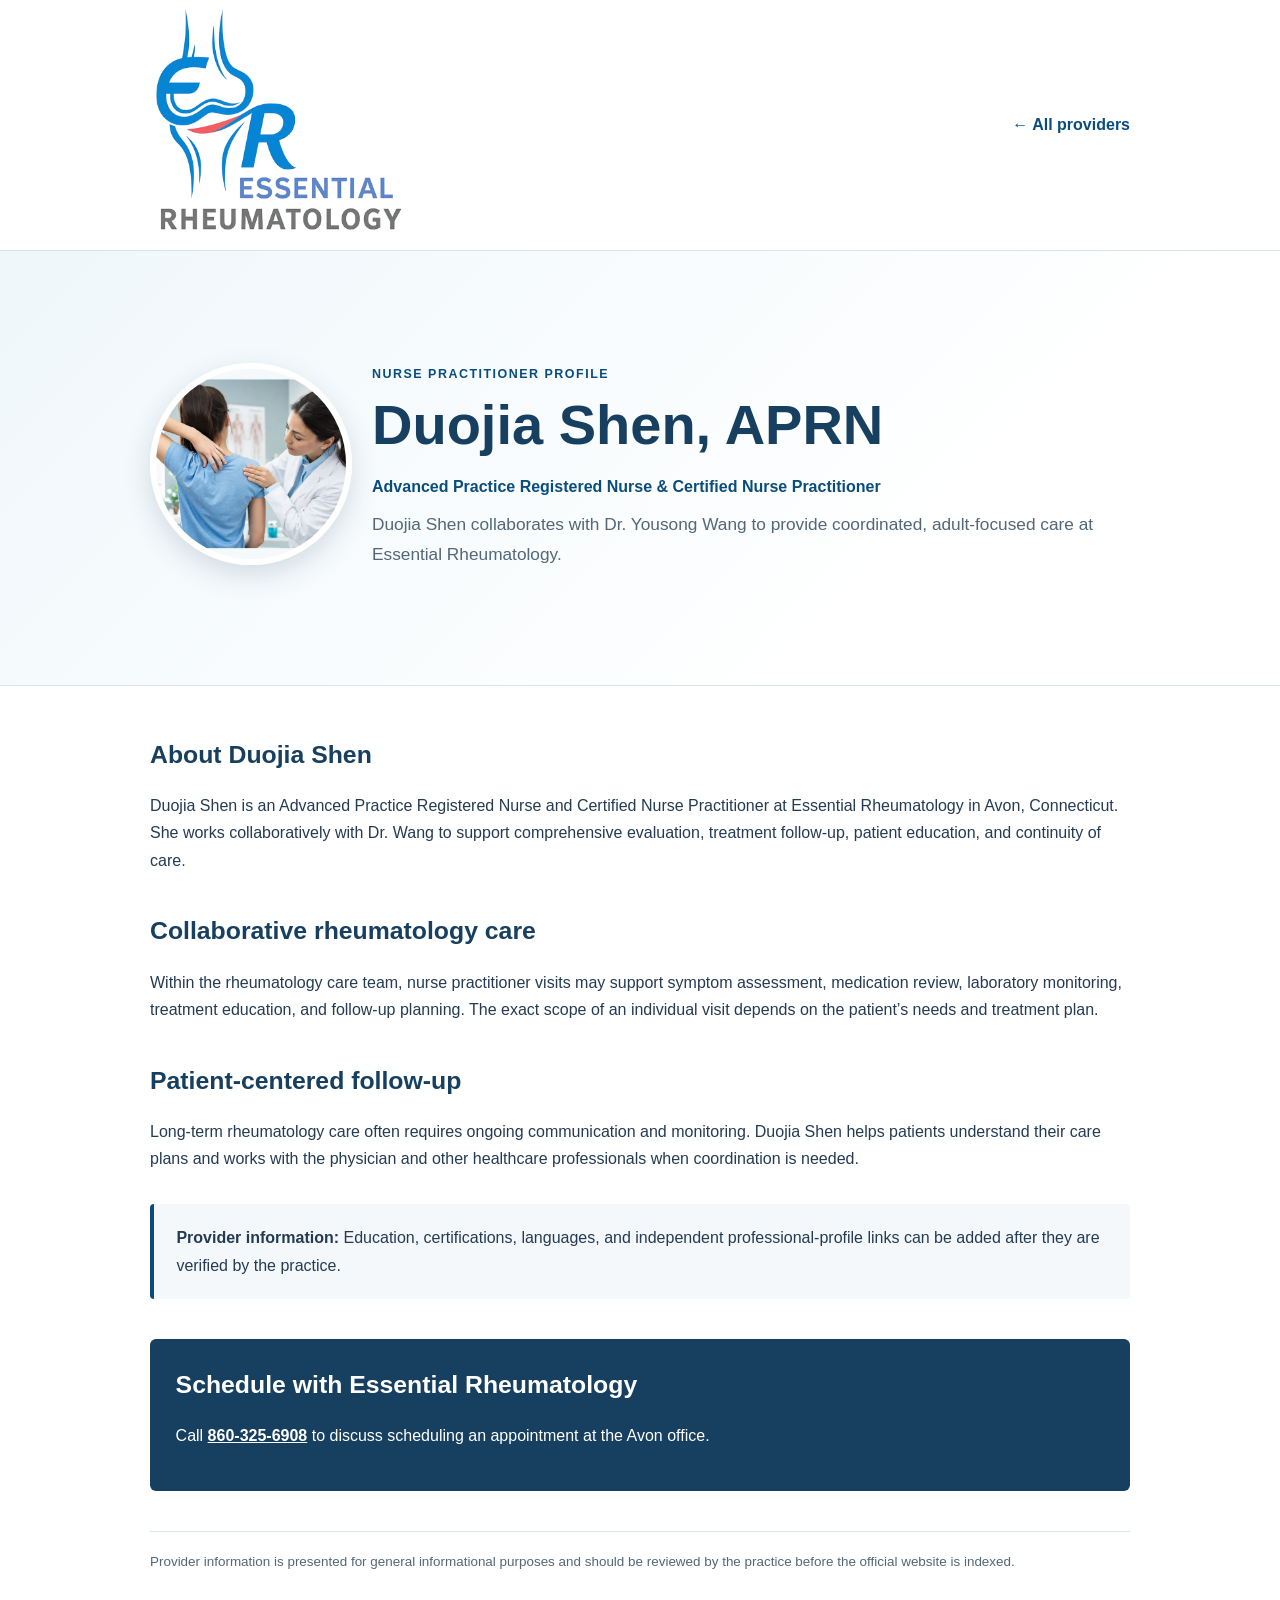
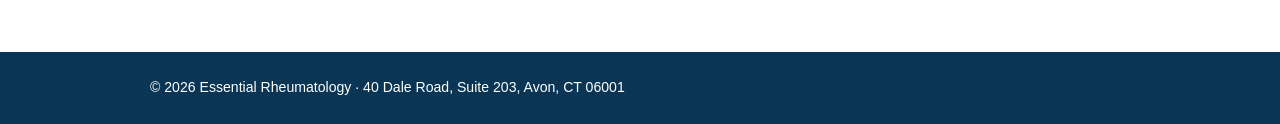
==== providers/duojia-shen/index.html @ b64fee56 "add individual provider profile" ====
<!DOCTYPE html>
<html lang="en">
<head>
  <meta charset="UTF-8">
  <meta name="viewport" content="width=device-width, initial-scale=1.0">
  <meta name="robots" content="noindex, nofollow, noarchive, nosnippet">
  <meta name="googlebot" content="noindex, nofollow, noarchive, nosnippet">
  <meta name="description" content="Meet Duojia Shen, APRN, an advanced practice registered nurse and certified nurse practitioner at Essential Rheumatology in Avon, Connecticut.">
  <title>Duojia Shen, APRN | Essential Rheumatology</title>
  <link rel="stylesheet" href="/vendors/google-fonts/google-fonts.css">
  <link rel="stylesheet" href="/css/condition-page.css">
</head>
<body class="condition-page">
  <header class="condition-header"><div class="condition-header-inner"><a href="/"><img class="condition-logo" src="/images/logo-1.webp" alt="Essential Rheumatology"></a><a class="condition-back" href="/#providers">&larr; All providers</a></div></header>
  <main>
    <section class="condition-hero"><div class="condition-content provider-hero-grid"><img class="provider-portrait" src="/images/care-4.webp" alt="Duojia Shen, APRN"><div><span class="condition-eyebrow">Nurse practitioner profile</span><h1>Duojia Shen, APRN</h1><p class="provider-role">Advanced Practice Registered Nurse &amp; Certified Nurse Practitioner</p><p class="condition-lead">Duojia Shen collaborates with Dr. Yousong Wang to provide coordinated, adult-focused care at Essential Rheumatology.</p></div></div></section>
    <article class="condition-content">
      <h2>About Duojia Shen</h2>
      <p>Duojia Shen is an Advanced Practice Registered Nurse and Certified Nurse Practitioner at Essential Rheumatology in Avon, Connecticut. She works collaboratively with Dr. Wang to support comprehensive evaluation, treatment follow-up, patient education, and continuity of care.</p>
      <h2>Collaborative rheumatology care</h2>
      <p>Within the rheumatology care team, nurse practitioner visits may support symptom assessment, medication review, laboratory monitoring, treatment education, and follow-up planning. The exact scope of an individual visit depends on the patient&rsquo;s needs and treatment plan.</p>
      <h2>Patient-centered follow-up</h2>
      <p>Long-term rheumatology care often requires ongoing communication and monitoring. Duojia Shen helps patients understand their care plans and works with the physician and other healthcare professionals when coordination is needed.</p>
      <div class="condition-callout"><strong>Provider information:</strong> Education, certifications, languages, and independent professional-profile links can be added after they are verified by the practice.</div>
      <div class="condition-cta"><h2>Schedule with Essential Rheumatology</h2><p>Call <a href="tel:+18603256908">860-325-6908</a> to discuss scheduling an appointment at the Avon office.</p></div>
      <p class="condition-disclaimer">Provider information is presented for general informational purposes and should be reviewed by the practice before the official website is indexed.</p>
    </article>
  </main>
  <footer class="condition-footer"><div class="condition-footer-inner"><p>&copy; 2026 Essential Rheumatology &middot; 40 Dale Road, Suite 203, Avon, CT 06001</p></div></footer>
</body>
</html>
---- vendors/google-fonts/google-fonts.css ----
/* Inter - latin subset */
@font-face {
  font-family: 'Inter';
  font-style: normal;
  font-weight: 400 700;
  font-display: swap;
  src: url('fonts/Inter-latin.woff2') format('woff2');
  unicode-range: U+0000-00FF, U+0131, U+0152-0153, U+02BB-02BC, U+02C6, U+02DA, U+02DC, U+0304, U+0308, U+0329, U+2000-206F, U+20AC, U+2122, U+2191, U+2193, U+2212, U+2215, U+FEFF, U+FFFD;
}

/* Playfair Display - latin subset */
@font-face {
  font-family: 'Playfair Display';
  font-style: normal;
  font-weight: 400 900;
  font-display: swap;
  src: url('fonts/PlayfairDisplay-latin.woff2') format('woff2');
  unicode-range: U+0000-00FF, U+0131, U+0152-0153, U+02BB-02BC, U+02C6, U+02DA, U+02DC, U+0304, U+0308, U+0329, U+2000-206F, U+20AC, U+2122, U+2191, U+2193, U+2212, U+2215, U+FEFF, U+FFFD;
}
---- css/condition-page.css ----
:root {
  --condition-blue: #0a4d7c;
  --condition-navy: #173f5f;
  --condition-ink: #243b53;
  --condition-muted: #526777;
  --condition-border: #d9e4ec;
  --condition-wash: #f4f8fb;
}

body.condition-page {
  color: var(--condition-ink);
  background: #ffffff;
  font-family: "Poppins", Arial, sans-serif;
  line-height: 1.7;
  margin: 0;
}

.condition-header {
  background: #ffffff;
  border-bottom: 1px solid var(--condition-border);
}

.condition-header-inner,
.condition-content,
.condition-footer-inner {
  width: min(100% - 2rem, 980px);
  margin-inline: auto;
}

.condition-header-inner {
  min-height: 84px;
  display: flex;
  align-items: center;
  justify-content: space-between;
  gap: 1rem;
}

.condition-logo { width: min(260px, 58vw); height: auto; }
.condition-back { color: var(--condition-blue); font-weight: 700; text-decoration: none; }
.condition-back:hover, .condition-back:focus-visible { text-decoration: underline; }

.condition-hero {
  background: linear-gradient(135deg, #eff7fb 0%, #ffffff 72%);
  border-bottom: 1px solid var(--condition-border);
  padding: 3.75rem 0 3.25rem;
}

.condition-eyebrow {
  color: var(--condition-blue);
  font-size: 0.78rem;
  font-weight: 700;
  letter-spacing: 0.12em;
  text-transform: uppercase;
}

.condition-hero h1 { color: var(--condition-navy); font-size: clamp(2rem, 5vw, 3.5rem); line-height: 1.12; margin: 0.5rem 0 1rem; }
.condition-lead { color: var(--condition-muted); font-size: 1.08rem; max-width: 760px; margin: 0; }
.provider-hero-grid { display: grid; grid-template-columns: 190px 1fr; gap: 2rem; align-items: center; }
.provider-portrait { width: 190px; aspect-ratio: 1; border-radius: 50%; object-fit: cover; border: 6px solid #ffffff; box-shadow: 0 10px 28px rgba(23, 63, 95, 0.16); }
.provider-role { color: var(--condition-blue); font-size: 1rem; font-weight: 700; margin: 0 0 0.65rem; }
.condition-content { padding: 3rem 0 4rem; }
.condition-content h2 { color: var(--condition-navy); font-size: 1.55rem; margin: 2.3rem 0 0.75rem; }
.condition-content h2:first-child { margin-top: 0; }
.condition-content ul { padding-left: 1.3rem; }
.condition-content li { margin-bottom: 0.45rem; }
.condition-content a { color: var(--condition-blue); }

.condition-callout {
  background: var(--condition-wash);
  border-left: 4px solid var(--condition-blue);
  border-radius: 4px;
  margin: 2rem 0;
  padding: 1.25rem 1.4rem;
}

.condition-urgent { background: #fff6f3; border-left-color: #b5472c; }
.condition-cta { background: var(--condition-navy); color: #ffffff; border-radius: 6px; margin-top: 2.5rem; padding: 1.6rem; }
.condition-cta h2 { color: #ffffff; margin-top: 0; }
.condition-cta a { color: #ffffff; font-weight: 700; }
.condition-sources { font-size: 0.9rem; }
.condition-disclaimer { color: var(--condition-muted); font-size: 0.84rem; border-top: 1px solid var(--condition-border); margin-top: 2.5rem; padding-top: 1.2rem; }
.condition-footer { background: #0a3554; color: #ffffff; padding: 1.5rem 0; }
.condition-footer p { margin: 0; font-size: 0.88rem; }

@media (max-width: 640px) {
  .condition-header-inner { align-items: flex-start; flex-direction: column; justify-content: center; padding-block: 1rem; }
  .condition-hero { padding: 2.75rem 0; }
  .provider-hero-grid { grid-template-columns: 1fr; }
  .provider-portrait { width: 150px; }
}
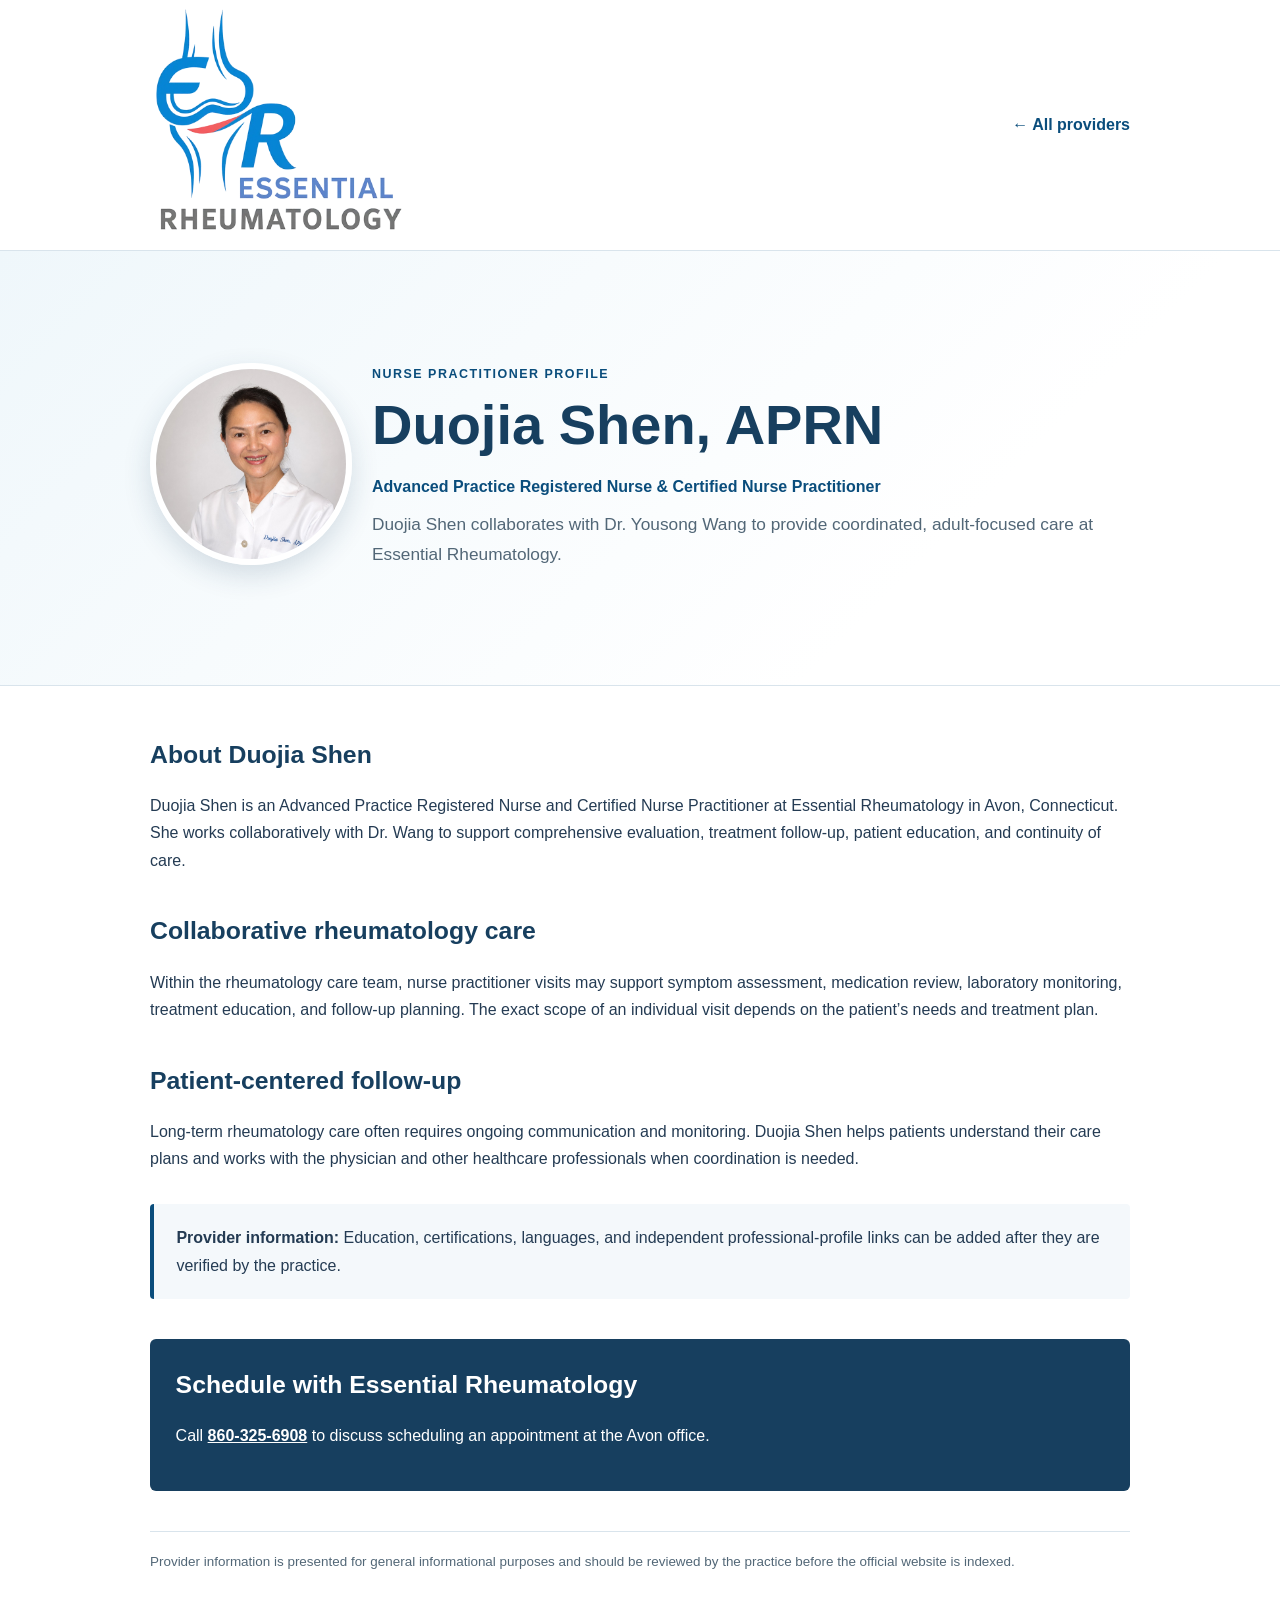
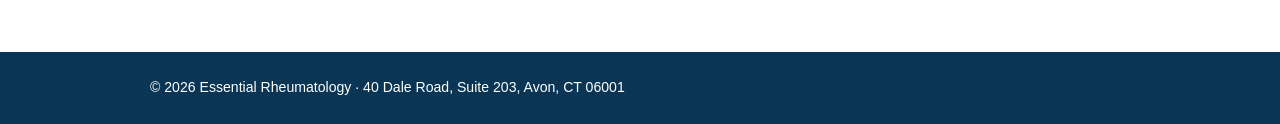
==== commit efecc7d3: "Refine hero and update clinic content" ====
--- a/providers/duojia-shen/index.html
+++ b/providers/duojia-shen/index.html
@@ -13,7 +13,7 @@
 <body class="condition-page">
   <header class="condition-header"><div class="condition-header-inner"><a href="/"><img class="condition-logo" src="/images/logo-1.webp" alt="Essential Rheumatology"></a><a class="condition-back" href="/#providers">&larr; All providers</a></div></header>
   <main>
-    <section class="condition-hero"><div class="condition-content provider-hero-grid"><img class="provider-portrait" src="/images/care-4.webp" alt="Duojia Shen, APRN"><div><span class="condition-eyebrow">Nurse practitioner profile</span><h1>Duojia Shen, APRN</h1><p class="provider-role">Advanced Practice Registered Nurse &amp; Certified Nurse Practitioner</p><p class="condition-lead">Duojia Shen collaborates with Dr. Yousong Wang to provide coordinated, adult-focused care at Essential Rheumatology.</p></div></div></section>
+    <section class="condition-hero"><div class="condition-content provider-hero-grid"><img class="provider-portrait" src="/images/duojia-shen.jpg" alt="Duojia Shen, APRN"><div><span class="condition-eyebrow">Nurse practitioner profile</span><h1>Duojia Shen, APRN</h1><p class="provider-role">Advanced Practice Registered Nurse &amp; Certified Nurse Practitioner</p><p class="condition-lead">Duojia Shen collaborates with Dr. Yousong Wang to provide coordinated, adult-focused care at Essential Rheumatology.</p></div></div></section>
     <article class="condition-content">
       <h2>About Duojia Shen</h2>
       <p>Duojia Shen is an Advanced Practice Registered Nurse and Certified Nurse Practitioner at Essential Rheumatology in Avon, Connecticut. She works collaboratively with Dr. Wang to support comprehensive evaluation, treatment follow-up, patient education, and continuity of care.</p>
